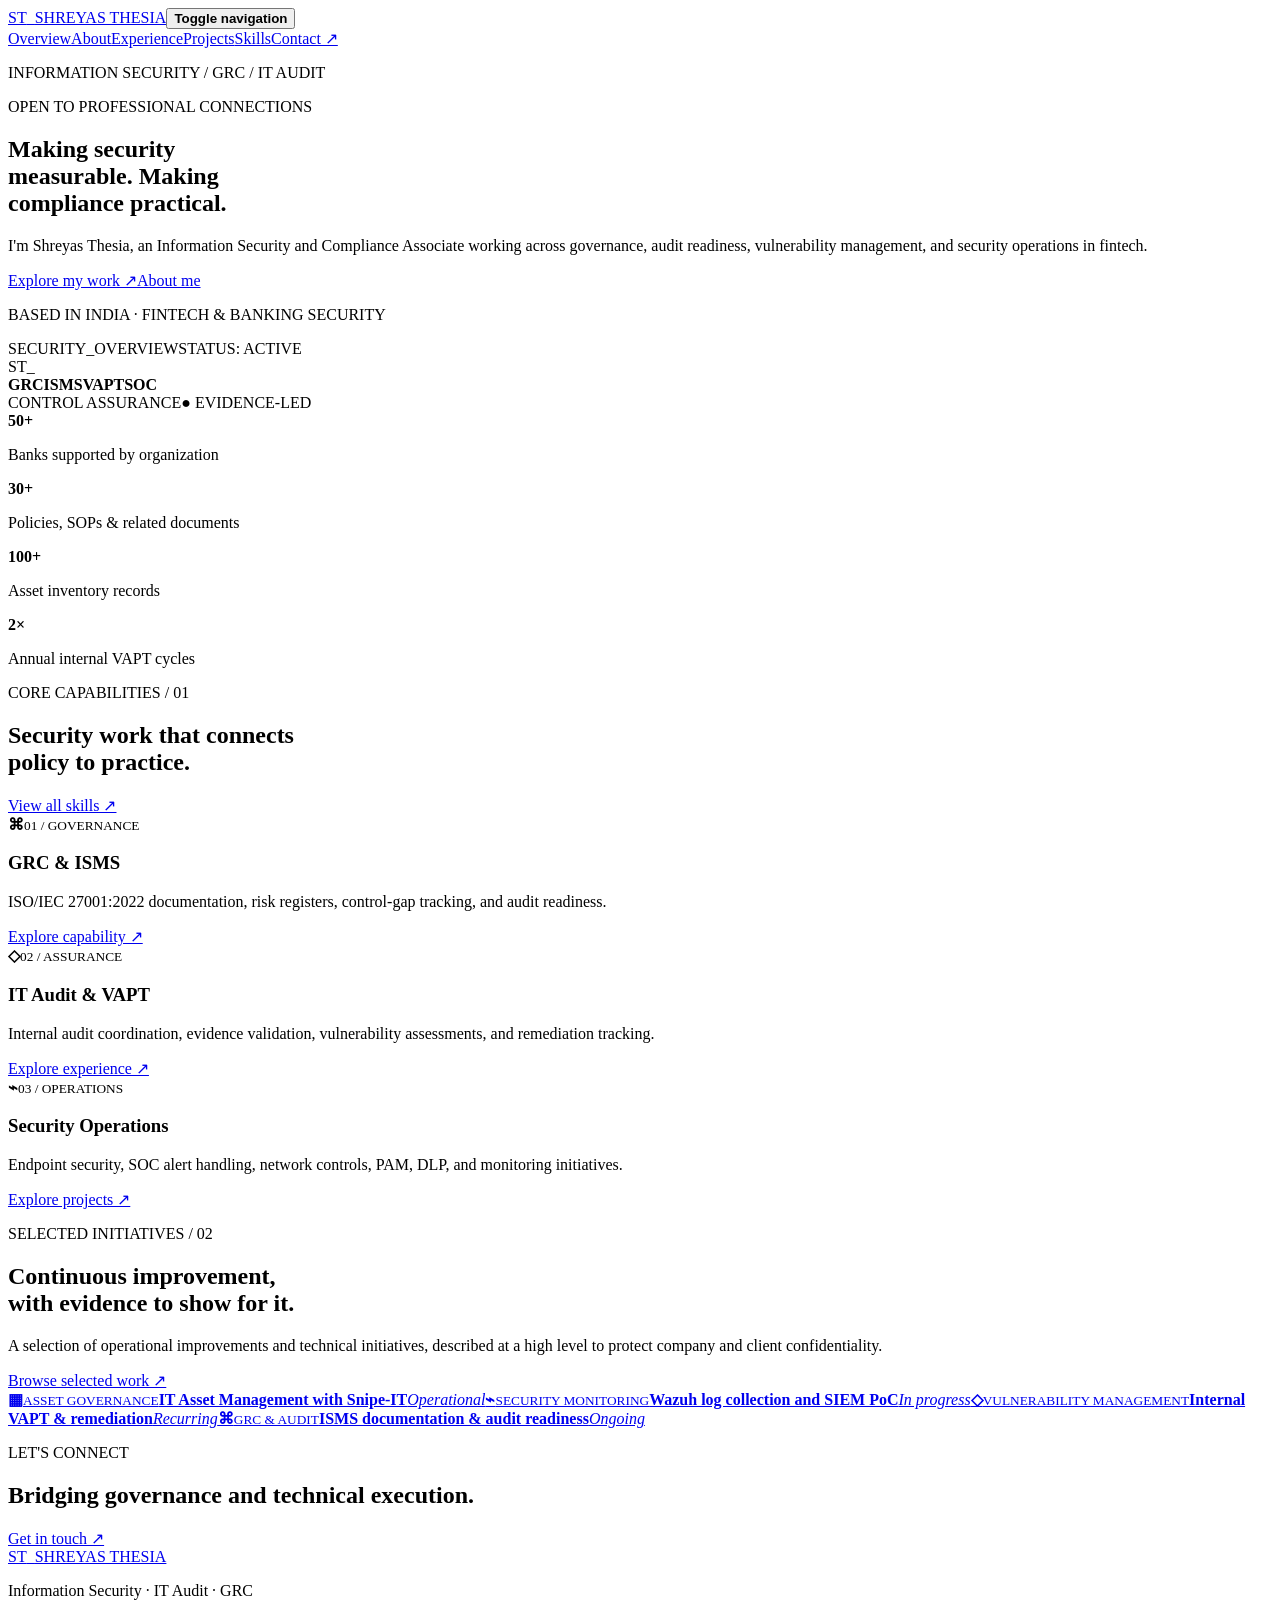
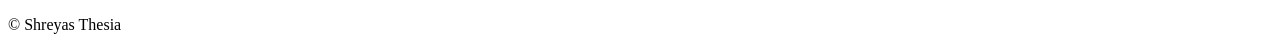
==== index.html @ caa3f029 "Add cybersecurity portfolio homepage" ====
<!doctype html>
<html lang="en">
<head>
<meta charset="utf-8"><meta name="viewport" content="width=device-width, initial-scale=1">
<meta name="description" content="Shreyas Thesia — Information Security, IT Audit and GRC professional in fintech and banking compliance.">
<title>Shreyas Thesia | Cybersecurity Portfolio</title>
<link rel="icon" href="assets/img/favicon.svg" type="image/svg+xml"><link rel="stylesheet" href="assets/css/style.css"><script defer src="assets/js/main.js"></script>
</head>
<body>
<header class="header"><a class="brand" href="index.html"><span class="brand-mark">ST<span>_</span></span><span>SHREYAS THESIA</span></a><button class="menu-toggle" aria-expanded="false" aria-controls="nav"><i></i><i></i><i></i><b class="sr-only">Toggle navigation</b></button><nav id="nav"><a class="active" href="index.html">Overview</a><a href="about.html">About</a><a href="experience.html">Experience</a><a href="projects.html">Projects</a><a href="skills.html">Skills</a><a class="nav-contact" href="contact.html">Contact ↗</a></nav></header>
<main>
<section class="hero wrap"><div class="hero-copy"><p class="eyebrow"><i></i> INFORMATION SECURITY / GRC / IT AUDIT</p><p class="status"><span></span> OPEN TO PROFESSIONAL CONNECTIONS</p><h1>Making security<br>measurable. <span>Making<br>compliance practical.</span></h1><p class="lead">I'm Shreyas Thesia, an Information Security and Compliance Associate working across governance, audit readiness, vulnerability management, and security operations in fintech.</p><div class="actions"><a class="btn primary" href="projects.html">Explore my work ↗</a><a class="btn" href="about.html">About me</a></div><p class="micro">BASED IN INDIA · FINTECH & BANKING SECURITY</p></div>
<div class="console"><div class="console-head"><span><i></i> SECURITY_OVERVIEW</span><span>STATUS: ACTIVE</span></div><div class="console-body"><div class="orb"><div class="orb-ring r1"></div><div class="orb-ring r2"></div><div class="orb-ring r3"></div><div class="orb-core">ST<span>_</span></div><b class="orbit-label t1">GRC</b><b class="orbit-label t2">ISMS</b><b class="orbit-label t3">VAPT</b><b class="orbit-label t4">SOC</b></div><div class="console-foot"><span>CONTROL ASSURANCE</span><span class="green-text">● EVIDENCE-LED</span></div></div></div></section>
<section class="wrap stats"><div><strong>50<span>+</span></strong><p>Banks supported by organization</p></div><div><strong>30<span>+</span></strong><p>Policies, SOPs & related documents</p></div><div><strong>100<span>+</span></strong><p>Asset inventory records</p></div><div><strong>2<span>×</span></strong><p>Annual internal VAPT cycles</p></div></section>
<section class="section wrap"><div class="section-head"><div><p class="eyebrow">CORE CAPABILITIES / 01</p><h2>Security work that connects<br>policy to practice.</h2></div><a class="link" href="skills.html">View all skills ↗</a></div><div class="cards three"><article class="card"><b class="symbol">⌘</b><small>01 / GOVERNANCE</small><h3>GRC & ISMS</h3><p>ISO/IEC 27001:2022 documentation, risk registers, control-gap tracking, and audit readiness.</p><a href="skills.html">Explore capability ↗</a></article><article class="card"><b class="symbol">◇</b><small>02 / ASSURANCE</small><h3>IT Audit & VAPT</h3><p>Internal audit coordination, evidence validation, vulnerability assessments, and remediation tracking.</p><a href="experience.html">Explore experience ↗</a></article><article class="card"><b class="symbol">⌁</b><small>03 / OPERATIONS</small><h3>Security Operations</h3><p>Endpoint security, SOC alert handling, network controls, PAM, DLP, and monitoring initiatives.</p><a href="projects.html">Explore projects ↗</a></article></div></section>
<section class="section band"><div class="wrap split"><div><p class="eyebrow">SELECTED INITIATIVES / 02</p><h2>Continuous improvement,<br>with evidence to show for it.</h2><p class="muted">A selection of operational improvements and technical initiatives, described at a high level to protect company and client confidentiality.</p><a class="btn" href="projects.html">Browse selected work ↗</a></div><div class="project-list"><a href="projects.html#itam"><b>▦</b><span><small>ASSET GOVERNANCE</small><strong>IT Asset Management with Snipe-IT</strong></span><em>Operational</em></a><a href="projects.html#wazuh"><b>⌁</b><span><small>SECURITY MONITORING</small><strong>Wazuh log collection and SIEM PoC</strong></span><em class="progress">In progress</em></a><a href="projects.html#vapt"><b>◇</b><span><small>VULNERABILITY MANAGEMENT</small><strong>Internal VAPT & remediation</strong></span><em>Recurring</em></a><a href="projects.html#compliance"><b>⌘</b><span><small>GRC & AUDIT</small><strong>ISMS documentation & audit readiness</strong></span><em>Ongoing</em></a></div></div></section>
<section class="wrap cta"><div><p class="eyebrow">LET'S CONNECT</p><h2>Bridging governance and technical execution.</h2></div><a class="btn primary" href="contact.html">Get in touch ↗</a></section>
</main><footer class="footer"><div class="wrap footer-inner"><a class="brand" href="index.html"><span class="brand-mark">ST<span>_</span></span><span>SHREYAS THESIA</span></a><p>Information Security · IT Audit · GRC</p><span>© <b data-year></b> Shreyas Thesia</span></div></footer>
</body></html>
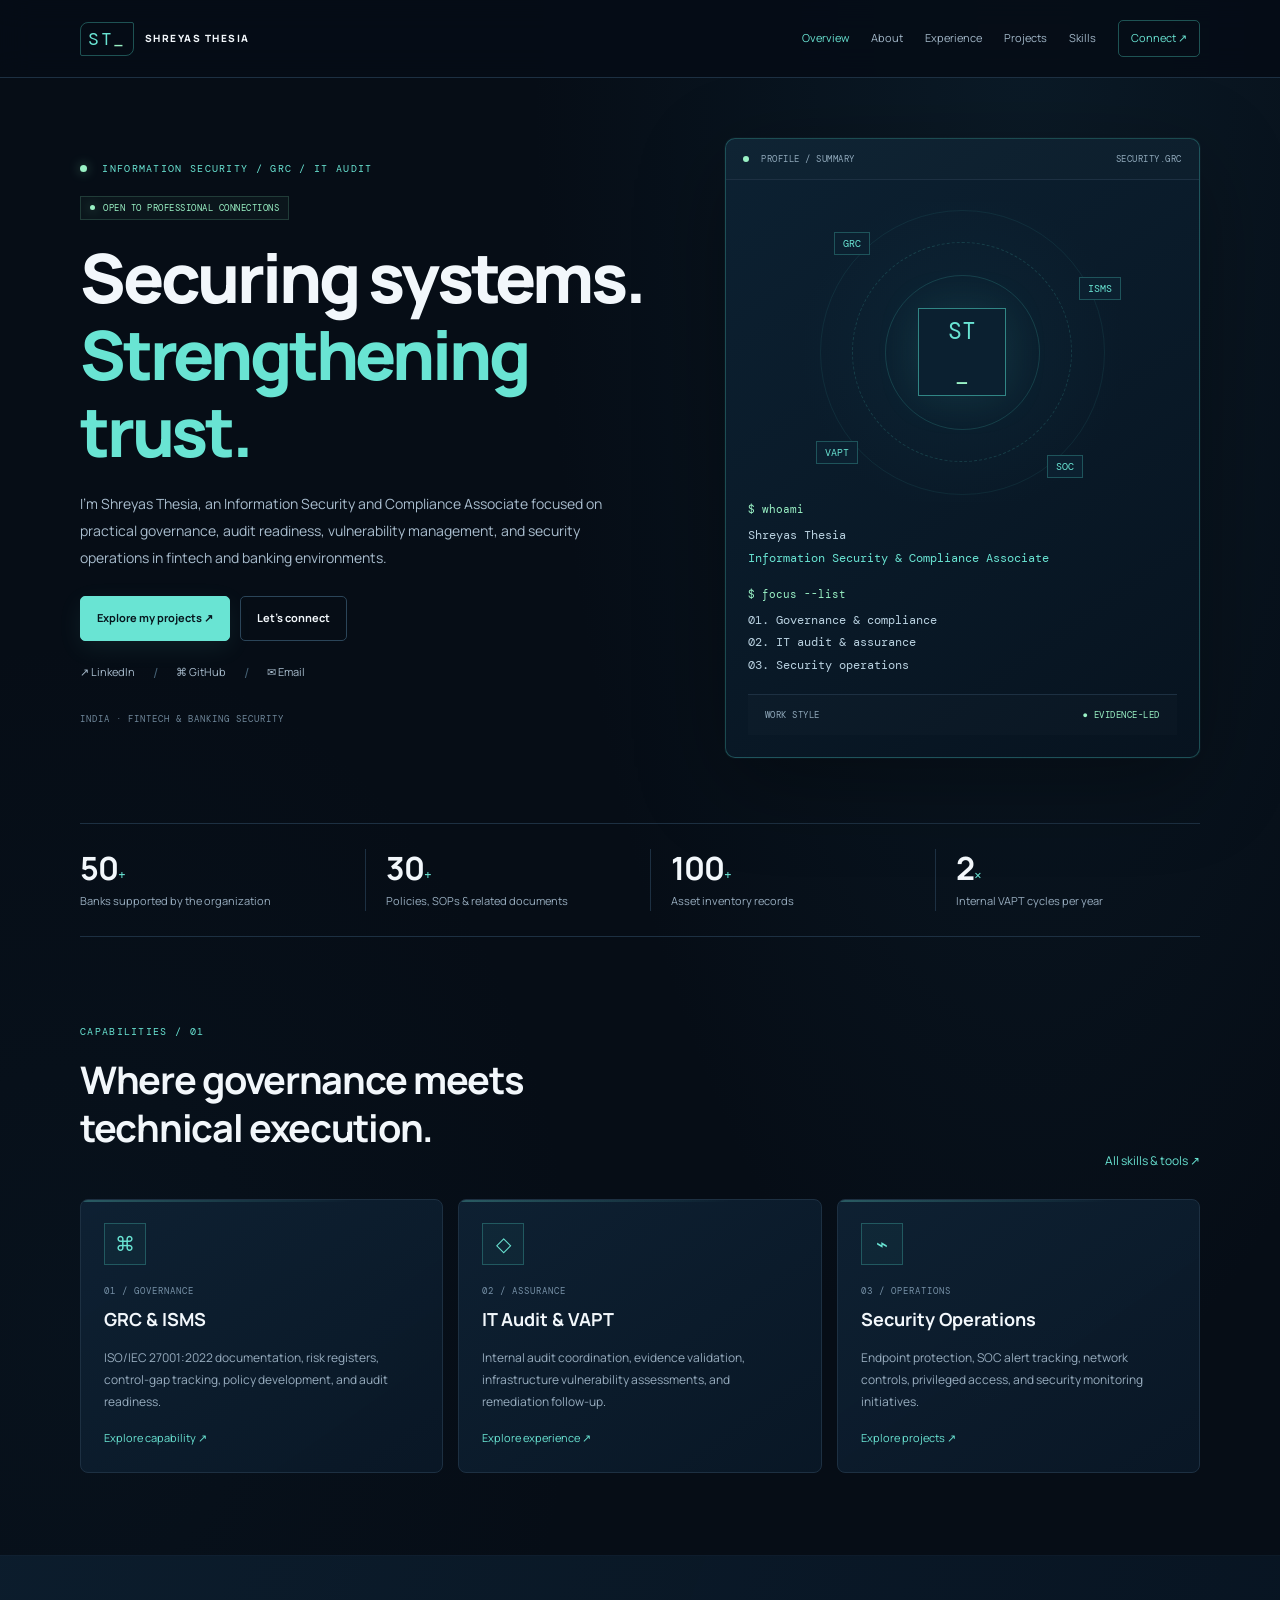
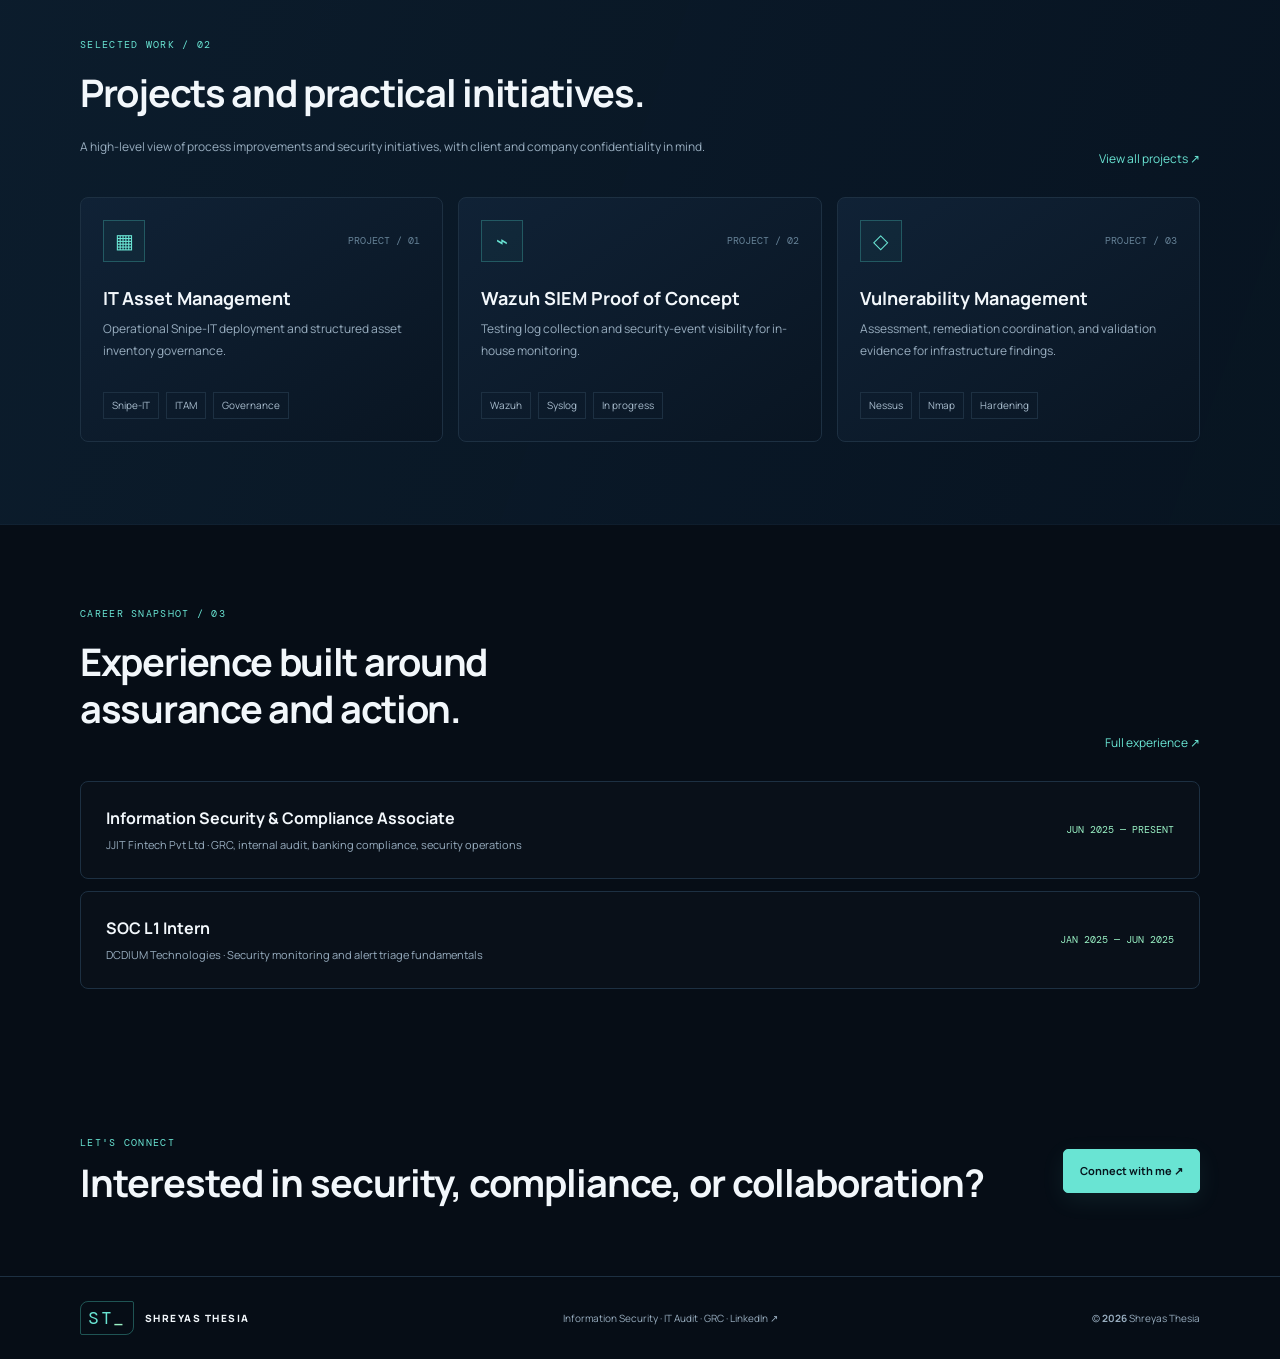
==== commit 549588da: "Redesign portfolio homepage with featured work and social links" ====
--- a/index.html
+++ b/index.html
@@ -2,18 +2,43 @@
 <html lang="en">
 <head>
 <meta charset="utf-8"><meta name="viewport" content="width=device-width, initial-scale=1">
-<meta name="description" content="Shreyas Thesia — Information Security, IT Audit and GRC professional in fintech and banking compliance.">
-<title>Shreyas Thesia | Cybersecurity Portfolio</title>
+<meta name="description" content="Shreyas Thesia — Information Security, GRC, IT Audit and cybersecurity operations portfolio.">
+<meta name="theme-color" content="#060d16">
+<title>Shreyas Thesia | Cybersecurity & GRC</title>
 <link rel="icon" href="assets/img/favicon.svg" type="image/svg+xml"><link rel="stylesheet" href="assets/css/style.css"><script defer src="assets/js/main.js"></script>
 </head>
 <body>
-<header class="header"><a class="brand" href="index.html"><span class="brand-mark">ST<span>_</span></span><span>SHREYAS THESIA</span></a><button class="menu-toggle" aria-expanded="false" aria-controls="nav"><i></i><i></i><i></i><b class="sr-only">Toggle navigation</b></button><nav id="nav"><a class="active" href="index.html">Overview</a><a href="about.html">About</a><a href="experience.html">Experience</a><a href="projects.html">Projects</a><a href="skills.html">Skills</a><a class="nav-contact" href="contact.html">Contact ↗</a></nav></header>
+<header class="header"><a class="brand" href="index.html"><span class="brand-mark">ST<span>_</span></span><span>SHREYAS THESIA</span></a><button class="menu-toggle" aria-expanded="false" aria-controls="nav"><i></i><i></i><i></i><b class="sr-only">Toggle navigation</b></button><nav id="nav"><a class="active" href="index.html">Overview</a><a href="about.html">About</a><a href="experience.html">Experience</a><a href="projects.html">Projects</a><a href="skills.html">Skills</a><a class="nav-contact" href="contact.html">Connect ↗</a></nav></header>
 <main>
-<section class="hero wrap"><div class="hero-copy"><p class="eyebrow"><i></i> INFORMATION SECURITY / GRC / IT AUDIT</p><p class="status"><span></span> OPEN TO PROFESSIONAL CONNECTIONS</p><h1>Making security<br>measurable. <span>Making<br>compliance practical.</span></h1><p class="lead">I'm Shreyas Thesia, an Information Security and Compliance Associate working across governance, audit readiness, vulnerability management, and security operations in fintech.</p><div class="actions"><a class="btn primary" href="projects.html">Explore my work ↗</a><a class="btn" href="about.html">About me</a></div><p class="micro">BASED IN INDIA · FINTECH & BANKING SECURITY</p></div>
-<div class="console"><div class="console-head"><span><i></i> SECURITY_OVERVIEW</span><span>STATUS: ACTIVE</span></div><div class="console-body"><div class="orb"><div class="orb-ring r1"></div><div class="orb-ring r2"></div><div class="orb-ring r3"></div><div class="orb-core">ST<span>_</span></div><b class="orbit-label t1">GRC</b><b class="orbit-label t2">ISMS</b><b class="orbit-label t3">VAPT</b><b class="orbit-label t4">SOC</b></div><div class="console-foot"><span>CONTROL ASSURANCE</span><span class="green-text">● EVIDENCE-LED</span></div></div></div></section>
-<section class="wrap stats"><div><strong>50<span>+</span></strong><p>Banks supported by organization</p></div><div><strong>30<span>+</span></strong><p>Policies, SOPs & related documents</p></div><div><strong>100<span>+</span></strong><p>Asset inventory records</p></div><div><strong>2<span>×</span></strong><p>Annual internal VAPT cycles</p></div></section>
-<section class="section wrap"><div class="section-head"><div><p class="eyebrow">CORE CAPABILITIES / 01</p><h2>Security work that connects<br>policy to practice.</h2></div><a class="link" href="skills.html">View all skills ↗</a></div><div class="cards three"><article class="card"><b class="symbol">⌘</b><small>01 / GOVERNANCE</small><h3>GRC & ISMS</h3><p>ISO/IEC 27001:2022 documentation, risk registers, control-gap tracking, and audit readiness.</p><a href="skills.html">Explore capability ↗</a></article><article class="card"><b class="symbol">◇</b><small>02 / ASSURANCE</small><h3>IT Audit & VAPT</h3><p>Internal audit coordination, evidence validation, vulnerability assessments, and remediation tracking.</p><a href="experience.html">Explore experience ↗</a></article><article class="card"><b class="symbol">⌁</b><small>03 / OPERATIONS</small><h3>Security Operations</h3><p>Endpoint security, SOC alert handling, network controls, PAM, DLP, and monitoring initiatives.</p><a href="projects.html">Explore projects ↗</a></article></div></section>
-<section class="section band"><div class="wrap split"><div><p class="eyebrow">SELECTED INITIATIVES / 02</p><h2>Continuous improvement,<br>with evidence to show for it.</h2><p class="muted">A selection of operational improvements and technical initiatives, described at a high level to protect company and client confidentiality.</p><a class="btn" href="projects.html">Browse selected work ↗</a></div><div class="project-list"><a href="projects.html#itam"><b>▦</b><span><small>ASSET GOVERNANCE</small><strong>IT Asset Management with Snipe-IT</strong></span><em>Operational</em></a><a href="projects.html#wazuh"><b>⌁</b><span><small>SECURITY MONITORING</small><strong>Wazuh log collection and SIEM PoC</strong></span><em class="progress">In progress</em></a><a href="projects.html#vapt"><b>◇</b><span><small>VULNERABILITY MANAGEMENT</small><strong>Internal VAPT & remediation</strong></span><em>Recurring</em></a><a href="projects.html#compliance"><b>⌘</b><span><small>GRC & AUDIT</small><strong>ISMS documentation & audit readiness</strong></span><em>Ongoing</em></a></div></div></section>
-<section class="wrap cta"><div><p class="eyebrow">LET'S CONNECT</p><h2>Bridging governance and technical execution.</h2></div><a class="btn primary" href="contact.html">Get in touch ↗</a></section>
-</main><footer class="footer"><div class="wrap footer-inner"><a class="brand" href="index.html"><span class="brand-mark">ST<span>_</span></span><span>SHREYAS THESIA</span></a><p>Information Security · IT Audit · GRC</p><span>© <b data-year></b> Shreyas Thesia</span></div></footer>
+<section class="hero wrap">
+<div class="hero-copy"><p class="eyebrow"><i></i> INFORMATION SECURITY / GRC / IT AUDIT</p><p class="status"><span></span> OPEN TO PROFESSIONAL CONNECTIONS</p>
+<h1>Securing systems.<br><span>Strengthening trust.</span></h1>
+<p class="lead">I'm Shreyas Thesia, an Information Security and Compliance Associate focused on practical governance, audit readiness, vulnerability management, and security operations in fintech and banking environments.</p>
+<div class="actions"><a class="btn primary" href="projects.html">Explore my projects ↗</a><a class="btn" href="contact.html">Let's connect</a></div>
+<div class="hero-links"><a href="https://www.linkedin.com/in/shreyas-thesia-9077b520a/" target="_blank" rel="noopener noreferrer">↗ LinkedIn</a><span class="social-dot">/</span><a href="https://github.com/ShreysThesia0527" target="_blank" rel="noopener noreferrer">⌘ GitHub</a><span class="social-dot">/</span><a href="mailto:thesiashreyas@gmail.com">✉ Email</a></div>
+<p class="micro">INDIA · FINTECH & BANKING SECURITY</p></div>
+<div class="console"><div class="console-head"><span><i></i> PROFILE / SUMMARY</span><span>SECURITY.GRC</span></div><div class="console-body">
+<div class="orb"><div class="orb-ring r1"></div><div class="orb-ring r2"></div><div class="orb-ring r3"></div><div class="orb-core">ST<span>_</span></div><b class="orbit-label t1">GRC</b><b class="orbit-label t2">ISMS</b><b class="orbit-label t3">VAPT</b><b class="orbit-label t4">SOC</b></div>
+<p class="terminal-prompt">$ whoami</p><p class="terminal-value">Shreyas Thesia<br><span class="accent">Information Security & Compliance Associate</span></p>
+<p class="terminal-prompt">$ focus --list</p><p class="terminal-value">01. Governance & compliance<br>02. IT audit & assurance<br>03. Security operations</p>
+<div class="console-foot"><span>WORK STYLE</span><span class="green-text">● EVIDENCE-LED</span></div></div></div>
+</section>
+<section class="wrap stats"><div><strong>50<span>+</span></strong><p>Banks supported by the organization</p></div><div><strong>30<span>+</span></strong><p>Policies, SOPs & related documents</p></div><div><strong>100<span>+</span></strong><p>Asset inventory records</p></div><div><strong>2<span>×</span></strong><p>Internal VAPT cycles per year</p></div></section>
+<section class="section wrap"><div class="section-head"><div><p class="eyebrow">CAPABILITIES / 01</p><h2>Where governance meets<br>technical execution.</h2></div><a class="link" href="skills.html">All skills & tools ↗</a></div><div class="cards three">
+<article class="card"><b class="symbol">⌘</b><small>01 / GOVERNANCE</small><h3>GRC & ISMS</h3><p>ISO/IEC 27001:2022 documentation, risk registers, control-gap tracking, policy development, and audit readiness.</p><a href="skills.html">Explore capability ↗</a></article>
+<article class="card"><b class="symbol">◇</b><small>02 / ASSURANCE</small><h3>IT Audit & VAPT</h3><p>Internal audit coordination, evidence validation, infrastructure vulnerability assessments, and remediation follow-up.</p><a href="experience.html">Explore experience ↗</a></article>
+<article class="card"><b class="symbol">⌁</b><small>03 / OPERATIONS</small><h3>Security Operations</h3><p>Endpoint protection, SOC alert tracking, network controls, privileged access, and security monitoring initiatives.</p><a href="projects.html">Explore projects ↗</a></article>
+</div></section>
+<section class="section band"><div class="wrap"><div class="section-head"><div><p class="eyebrow">SELECTED WORK / 02</p><h2>Projects and practical initiatives.</h2><p class="muted">A high-level view of process improvements and security initiatives, with client and company confidentiality in mind.</p></div><a class="link" href="projects.html">View all projects ↗</a></div>
+<div class="featured-grid">
+<a class="feature-card" href="projects.html#itam"><div class="feature-top"><b class="symbol">▦</b><span class="feature-number">PROJECT / 01</span></div><h3>IT Asset Management</h3><p>Operational Snipe-IT deployment and structured asset inventory governance.</p><div class="chips"><span>Snipe-IT</span><span>ITAM</span><span>Governance</span></div></a>
+<a class="feature-card" href="projects.html#wazuh"><div class="feature-top"><b class="symbol">⌁</b><span class="feature-number">PROJECT / 02</span></div><h3>Wazuh SIEM Proof of Concept</h3><p>Testing log collection and security-event visibility for in-house monitoring.</p><div class="chips"><span>Wazuh</span><span>Syslog</span><span>In progress</span></div></a>
+<a class="feature-card" href="projects.html#vapt"><div class="feature-top"><b class="symbol">◇</b><span class="feature-number">PROJECT / 03</span></div><h3>Vulnerability Management</h3><p>Assessment, remediation coordination, and validation evidence for infrastructure findings.</p><div class="chips"><span>Nessus</span><span>Nmap</span><span>Hardening</span></div></a>
+</div></div></section>
+<section class="section wrap"><div class="section-head"><div><p class="eyebrow">CAREER SNAPSHOT / 03</p><h2>Experience built around<br>assurance and action.</h2></div><a class="link" href="experience.html">Full experience ↗</a></div>
+<div class="career-strip"><div><h3>Information Security & Compliance Associate</h3><p>JJIT Fintech Pvt Ltd · GRC, internal audit, banking compliance, security operations</p></div><div class="career-date">JUN 2025 — PRESENT</div></div>
+<div class="career-strip" style="margin-top:12px"><div><h3>SOC L1 Intern</h3><p>DCDIUM Technologies · Security monitoring and alert triage fundamentals</p></div><div class="career-date">JAN 2025 — JUN 2025</div></div>
+</section>
+<section class="wrap cta"><div><p class="eyebrow">LET'S CONNECT</p><h2>Interested in security, compliance, or collaboration?</h2></div><a class="btn primary" href="contact.html">Connect with me ↗</a></section>
+</main><footer class="footer"><div class="wrap footer-inner"><a class="brand" href="index.html"><span class="brand-mark">ST<span>_</span></span><span>SHREYAS THESIA</span></a><p>Information Security · IT Audit · GRC · <a href="https://www.linkedin.com/in/shreyas-thesia-9077b520a/" target="_blank" rel="noopener noreferrer">LinkedIn ↗</a></p><span>© <b data-year></b> Shreyas Thesia</span></div></footer>
 </body></html>
--- a/assets/css/style.css
+++ b/assets/css/style.css
@@ -0,0 +1,63 @@
+@import url('https://fonts.googleapis.com/css2?family=DM+Mono:wght@400;500&family=Manrope:wght@400;500;600;700;800&display=swap');
+:root{--bg:#07111d;--panel:#0c1d2d;--line:#20374a;--text:#edf5fb;--muted:#8ea5b8;--cyan:#53e0d0;--green:#8cf0bd;--mono:'DM Mono',monospace;--sans:'Manrope',Arial,sans-serif}*{box-sizing:border-box}html{scroll-behavior:smooth}body{margin:0;background:radial-gradient(ellipse at 78% 12%,#123043 0,transparent 32%),var(--bg);color:var(--text);font-family:var(--sans);font-size:14px;line-height:1.7}a{color:inherit;text-decoration:none}button{font:inherit}.wrap{width:min(1120px,calc(100% - 48px));margin-inline:auto}.header{height:78px;padding:0 max(24px,calc((100vw - 1120px)/2));display:flex;align-items:center;justify-content:space-between;gap:28px;border-bottom:1px solid #20374a;background:#07111de8;position:sticky;top:0;z-index:20;backdrop-filter:blur(15px)}.brand{display:flex;align-items:center;gap:11px;font-size:10px;letter-spacing:1.5px;font-weight:800;white-space:nowrap}.brand-mark{font:18px var(--mono);color:var(--cyan);border:1px solid #53e0d055;padding:4px 7px}.brand-mark span,.orb-core span{color:var(--green)}nav{display:flex;align-items:center;gap:22px}nav a{font-size:11px;color:#a3b8c9;transition:color .2s}nav a:hover,nav a.active{color:var(--cyan)}nav .nav-contact{border:1px solid #53e0d055;padding:8px 12px;color:var(--cyan)}.menu-toggle{display:none;background:none;border:0}.sr-only{position:absolute;width:1px;height:1px;padding:0;margin:-1px;overflow:hidden;clip:rect(0,0,0,0);white-space:nowrap;border:0}.hero{min-height:560px;display:grid;grid-template-columns:1.1fr .9fr;align-items:center;gap:55px;padding-top:60px;padding-bottom:65px}.eyebrow{font:10px var(--mono);letter-spacing:1.3px;color:var(--cyan);margin:0 0 18px}.eyebrow i,.status span{display:inline-block;width:7px;height:7px;background:var(--green);border-radius:50%;margin-right:8px;box-shadow:0 0 12px #8cf0bd77}.status{display:inline-flex;align-items:center;border:1px solid #8cf0bd2c;background:#8cf0bd09;color:var(--green);font:9px var(--mono);letter-spacing:.5px;padding:5px 9px;margin:0 0 19px}.status span{width:5px;height:5px}h1{font-size:clamp(40px,5vw,62px);line-height:1.13;letter-spacing:-2.8px;margin:0 0 22px;font-weight:800}h1 span,.page-hero h1 span{color:var(--cyan)}.lead{max-width:590px;font-size:14px;line-height:1.9;color:#a9bdce;margin:0 0 25px}.actions{display:flex;gap:10px;flex-wrap:wrap}.btn{display:inline-flex;align-items:center;justify-content:center;border:1px solid #2b4559;padding:11px 15px;font-size:11px;font-weight:700;transition:transform .2s,border-color .2s}.btn:hover{transform:translateY(-2px);border-color:var(--cyan)}.btn.primary{background:var(--cyan);color:#06151d;border-color:var(--cyan)}.micro{font:9px var(--mono);letter-spacing:1px;color:#6f879a;margin-top:28px}.console{border:1px solid #53e0d044;background:linear-gradient(145deg,#0c2132,#07131f);box-shadow:0 25px 70px #0003}.console-head,.console-foot{display:flex;align-items:center;justify-content:space-between;gap:10px;padding:14px 17px;font:9px var(--mono);letter-spacing:.5px;color:#90a9bb}.console-head{border-bottom:1px solid var(--line)}.console-head i{display:inline-block;width:6px;height:6px;border-radius:50%;background:var(--green);margin-right:7px}.console-body{padding:22px}.orb{height:300px;position:relative;display:grid;place-items:center;overflow:hidden;background:radial-gradient(circle,#12384a44 0,transparent 62%)}.orb-ring{position:absolute;border:1px solid #53e0d02a;border-radius:50%;aspect-ratio:1}.r1{width:155px}.r2{width:220px;border-style:dashed;animation:spin 45s linear infinite}.r3{width:285px;border-color:#53e0d014}.orb-core{width:88px;height:88px;display:grid;place-items:center;border:1px solid #53e0d088;background:#0b2030;color:var(--cyan);font:23px var(--mono);box-shadow:0 0 45px #53e0d01c}.orbit-label{position:absolute;background:#0b2030;border:1px solid #53e0d044;color:var(--cyan);font:10px var(--mono);padding:4px 8px}.t1{top:30px;left:20%}.t2{top:75px;right:13%}.t3{bottom:38px;left:16%}.t4{bottom:24px;right:22%}.console-foot{border-top:1px solid var(--line)}.green-text{color:var(--green)}@keyframes spin{to{transform:rotate(360deg)}}.stats{display:grid;grid-template-columns:repeat(4,1fr);gap:20px;padding:25px 0;border-block:1px solid var(--line)}.stats>div{border-left:1px solid var(--line);padding-left:20px}.stats>div:first-child{border:0;padding-left:0}.stats strong{font-size:29px;line-height:1.2}.stats strong span{font:13px var(--mono);color:var(--cyan)}.stats p{font-size:11px;color:var(--muted);margin:5px 0 0}.section{padding:82px 0}.section-head{display:flex;align-items:end;justify-content:space-between;gap:20px;margin-bottom:28px}h2{font-size:clamp(26px,3vw,38px);line-height:1.25;letter-spacing:-1px;margin:0 0 20px}.link{font-size:12px;color:var(--cyan)}.cards{display:grid;gap:15px}.three{grid-template-columns:repeat(3,1fr)}.card,.panel,.project-card{border:1px solid var(--line);background:linear-gradient(145deg,#0f2336dd,#091827e8);padding:23px}.card{min-height:245px;transition:transform .2s,border-color .2s}.card:hover,.project-card:hover{border-color:#53e0d055;transform:translateY(-3px)}.symbol{display:grid;place-items:center;width:42px;height:42px;border:1px solid #53e0d044;background:#53e0d00a;color:var(--cyan);font:20px var(--mono)}.card small{display:block;font:9px var(--mono);letter-spacing:1px;color:#7791a7;margin:20px 0 7px}.card h3{font-size:18px;margin:0 0 9px}.card p,.project-card>p:not(.eyebrow):not(.note){font-size:12px;color:var(--muted);line-height:1.85}.card>a{font-size:11px;color:var(--cyan)}.band{background:linear-gradient(110deg,#0c1e2fe0,#081624cc);border-block:1px solid #96bed208}.split{display:grid;grid-template-columns:.8fr 1.2fr;gap:60px;align-items:center}.muted{color:var(--muted);font-size:12px}.project-list{border-top:1px solid var(--line)}.project-list>a{display:flex;align-items:center;gap:15px;padding:17px 0;border-bottom:1px solid var(--line)}.project-list>a>b{display:grid;place-items:center;width:40px;height:40px;border:1px solid #53e0d044;color:var(--cyan);font:19px var(--mono)}.project-list>a>span{display:flex;flex-direction:column;flex:1}.project-list small{font:9px var(--mono);color:var(--muted);letter-spacing:1px}.project-list strong{font-size:13px}.project-list em{font:10px var(--mono);font-style:normal;color:var(--green)}.project-list em.progress{color:#e9c97a}.cta{display:flex;justify-content:space-between;align-items:center;gap:25px;padding-top:65px;padding-bottom:70px}.cta .eyebrow{margin-bottom:10px}.cta h2{margin:0}.footer{border-top:1px solid var(--line)}.footer-inner{display:flex;align-items:center;justify-content:space-between;gap:20px;min-height:82px}.footer-inner p,.footer-inner>span{font-size:10px;color:var(--muted)}.page-hero{padding-top:75px;padding-bottom:48px;border-bottom:1px solid var(--line)}.page-hero h1{font-size:clamp(36px,5vw,58px)}.content-grid{display:grid;grid-template-columns:1.4fr .8fr;gap:55px;padding-top:50px;padding-bottom:70px}.content-grid article p:not(.eyebrow){font-size:13px;color:#a9bdce;line-height:1.95}.content-grid h2{margin-bottom:17px}.detail{display:flex;flex-direction:column;gap:3px;padding:13px 0;border-bottom:1px solid var(--line)}.detail:last-child{border:0}.detail small{font:9px var(--mono);color:var(--muted);letter-spacing:1px;text-transform:uppercase}.detail strong{font-size:12px}.principles{margin-top:28px}.principles article,.audit-steps .cards article{border-top:1px solid #53e0d055;padding-top:14px}.principles small,.audit-steps small{color:var(--cyan);font:10px var(--mono)}.principles h3,.audit-steps h3{font-size:15px;margin:12px 0 5px}.principles p,.audit-steps p{font-size:11px;color:var(--muted)}.timeline{max-width:950px;padding-top:42px;padding-bottom:60px}.timeline-item{border-left:1px solid #53e0d044;padding:0 0 30px 25px;position:relative}.timeline-item:before{content:"";position:absolute;left:-5px;top:5px;width:9px;height:9px;background:var(--cyan);border-radius:50%;box-shadow:0 0 12px #53e0d066}.date{font:10px var(--mono);letter-spacing:1px;color:var(--cyan);margin:0 0 10px}.role-head{display:flex;justify-content:space-between;gap:15px}.timeline h2{font-size:19px;margin:0}.timeline h3{font-size:12px}.timeline ul{padding-left:18px}.timeline li{font-size:12px;color:#a9bdce;margin:7px 0}.tag{font:9px var(--mono);letter-spacing:.4px;border:1px solid var(--line);padding:4px 7px;white-space:nowrap;color:#a9bdce}.tag.green{color:var(--green);border-color:#8cf0bd44}.tag.amber{color:#e9c97a;border-color:#e9c97a55}.chips{display:flex;flex-wrap:wrap;gap:7px;margin-top:16px}.chips span{font-size:10px;color:#a9bdce;border:1px solid var(--line);padding:4px 8px}.audit-steps{margin-top:25px}.project-grid,.skill-grid{display:grid;grid-template-columns:repeat(2,1fr);gap:16px;padding-top:38px;padding-bottom:38px}.project-card{scroll-margin-top:100px;transition:transform .2s,border-color .2s}.project-top{display:flex;align-items:center;justify-content:space-between;margin-bottom:20px}.project-card .eyebrow{font-size:9px;margin-bottom:7px}.project-card h2{font-size:20px;margin:0 0 10px}.outcome{display:flex;align-items:center;gap:13px;padding:13px 0;border-block:1px solid var(--line);margin:15px 0}.outcome strong{font-size:25px;color:var(--cyan)}.outcome span{font-size:11px;color:#a9bdce}.note{font-size:10px;color:#7992a8;font-style:italic;margin-bottom:0}.note-panel{display:flex;gap:13px;align-items:start;border:1px solid #53e0d033;background:#53e0d007;padding:17px 20px;margin-bottom:25px}.note-panel>b{color:var(--cyan);border:1px solid #53e0d044;padding:0 8px}.note-panel strong{font-size:12px}.note-panel p{font-size:11px;color:var(--muted);margin:4px 0 0}.skill-grid{padding-bottom:65px}.skill-head{display:flex;align-items:center;gap:13px;margin-bottom:16px}.skill-head .eyebrow{font-size:9px;margin:0 0 3px}.skill-head h2{font-size:17px;margin:0}.edu-grid{display:grid;grid-template-columns:1fr 1fr;gap:60px}.edu-grid h2{font-size:26px}.certs{padding-left:18px;font-size:12px;color:#a9bdce}.certs li{margin:8px 0}.contact-grid{display:grid;grid-template-columns:1.1fr .9fr;gap:20px;padding-top:40px;padding-bottom:75px}.contact-grid h2{font-size:27px}.contact-row{display:flex;align-items:center;gap:13px;border-top:1px solid var(--line);padding:16px 0}.contact-row>b{display:grid;place-items:center;width:38px;height:38px;border:1px solid #53e0d044;color:var(--cyan);font:16px var(--mono);flex-shrink:0}.contact-row span{display:flex;flex-direction:column;flex:1}.contact-row small{font:9px var(--mono);letter-spacing:1px;color:var(--muted)}.contact-row strong{font-size:12px;overflow-wrap:anywhere}.contact-row i{font-style:normal;color:var(--cyan)}.terminal{border:1px solid #53e0d033;background:#07121d;align-self:start}.terminal-bar{display:flex;gap:6px;align-items:center;border-bottom:1px solid var(--line);padding:12px}.terminal-bar i{width:7px;height:7px;border-radius:50%;background:#426173}.terminal-bar span{margin-left:auto;color:var(--muted);font:10px var(--mono)}.terminal-body{padding:20px;font:11px var(--mono)}.terminal-body p{margin:0 0 7px}.terminal-body b{color:var(--green)}.terminal-body .out{color:var(--cyan);padding-left:12px;margin-bottom:15px}.terminal-body .comment{color:#617a8e;font-size:10px}@media(max-width:900px){nav{gap:13px}.hero{gap:28px}.split{gap:35px}.stats>div{padding-left:12px}}@media(max-width:720px){.wrap{width:calc(100% - 34px)}.header{height:68px;padding:0 17px}.brand{font-size:9px;letter-spacing:1px}.menu-toggle{display:block;cursor:pointer}.menu-toggle i{display:block;width:22px;height:2px;background:var(--cyan);margin:5px}.header nav{display:none;position:absolute;top:67px;left:0;right:0;background:#07111df7;padding:15px;flex-direction:column;align-items:stretch;gap:0;border-bottom:1px solid var(--line)}.header nav.open{display:flex}.header nav a{padding:11px 8px;border-bottom:1px solid #96bed20b;font-size:13px}.header nav .nav-contact{margin-top:8px;text-align:center}.hero{grid-template-columns:1fr;padding-top:48px;padding-bottom:42px;gap:30px;min-height:0}.hero h1{font-size:clamp(38px,10vw,54px);letter-spacing:-1.8px}.lead{font-size:13px}.orb{height:260px}.stats{grid-template-columns:repeat(2,1fr);gap:20px 12px}.stats>div,.stats>div:first-child{padding-left:12px;border-left:1px solid var(--line)}.section{padding:58px 0}.section-head{align-items:start;flex-direction:column}.three,.four,.split,.content-grid,.edu-grid,.contact-grid{grid-template-columns:1fr}.split{gap:28px}.cta{align-items:flex-start;flex-direction:column;padding-top:48px;padding-bottom:52px}.footer-inner{flex-wrap:wrap;justify-content:flex-start;padding:18px 0}.footer-inner p{width:100%;order:3;margin:0}.footer-inner>span{margin-left:auto}.page-hero{padding-top:48px;padding-bottom:32px}.page-hero h1{letter-spacing:-1.7px}.content-grid{gap:20px;padding-top:30px;padding-bottom:45px}.project-grid,.skill-grid{grid-template-columns:1fr;padding-top:24px}.role-head{flex-direction:column}.edu-grid{gap:30px}.contact-grid{padding-top:24px;padding-bottom:45px}.panel,.card,.project-card{padding:19px}}@media(prefers-reduced-motion:reduce){html{scroll-behavior:auto}*{transition:none!important}}
+
+/* Portfolio refresh: project-led layout and refined responsive surfaces */
+:root{--bg:#060d16;--panel:#0b1725;--line:#1d3042;--text:#f2f7fb;--muted:#98adbf;--cyan:#69e4d3;--green:#9af2c5}
+body{background:radial-gradient(ellipse at 80% 0%,#15364a55 0,transparent 34%),radial-gradient(ellipse at 5% 45%,#12314622 0,transparent 30%),var(--bg)}
+.header{border-bottom-color:#1d3042;background:#060d16e8}
+.brand-mark{border-radius:8px 2px 8px 2px}
+nav a{transition:color .18s,background .18s}
+nav .nav-contact{border-radius:5px}
+.hero{min-height:590px;gap:64px}
+.hero-copy{position:relative}
+.hero h1{font-size:clamp(43px,5.4vw,68px);letter-spacing:-3.2px}
+.hero .lead{max-width:560px;font-size:14px}
+.btn{border-radius:5px;padding:12px 16px}
+.btn.primary{box-shadow:0 7px 25px #69e4d315}
+.console{border-radius:10px;overflow:hidden;box-shadow:0 25px 90px #0005,0 0 0 1px #69e4d309}
+.console-head,.console-foot{background:#ffffff03}
+.orb{border-radius:7px}
+.stats{margin-bottom:6px}
+.stats strong{font-size:32px;letter-spacing:-1px}
+.section-head h2,.section h2{letter-spacing:-1.3px}
+.card,.panel,.project-card{border-radius:8px;position:relative;overflow:hidden}
+.card:before,.project-card:before{content:"";position:absolute;inset:0 auto auto 0;width:100%;height:2px;background:linear-gradient(90deg,#69e4d3aa,transparent 75%);opacity:.45}
+.card:hover,.project-card:hover{box-shadow:0 18px 45px #0002}
+.project-list>a{transition:padding .2s,background .2s}
+.project-list>a:hover{padding-left:8px;background:#69e4d307}
+.page-hero{border-bottom-color:#1d3042}
+.page-hero .lead{max-width:700px}
+.contact-row{transition:background .18s,padding .18s}
+a.contact-row:hover{background:#69e4d307;padding-left:8px}
+.terminal{border-radius:8px;overflow:hidden}
+.project-grid{align-items:stretch}
+.project-card{display:flex;flex-direction:column}
+.project-card .note{margin-top:auto;padding-top:16px}
+.filter-bar{display:flex;gap:8px;flex-wrap:wrap;padding:28px 0 0}
+.filter-btn{border:1px solid var(--line);background:transparent;color:#a9bdce;padding:8px 13px;border-radius:999px;font:10px var(--mono);cursor:pointer;transition:all .18s}
+.filter-btn:hover,.filter-btn.active{color:#06151d;background:var(--cyan);border-color:var(--cyan)}
+.project-card.is-hidden{display:none}
+.hero-links{display:flex;align-items:center;gap:15px;flex-wrap:wrap;margin-top:20px}
+.hero-links a{font-size:11px;color:#a9bdce}
+.hero-links a:hover{color:var(--cyan)}
+.hero-links .social-dot{color:#466275;margin:0 3px}
+.console-body .terminal-prompt{font:11px var(--mono);color:var(--green);margin:0 0 8px}
+.console-body .terminal-value{font:12px var(--mono);color:#b9d1e0;line-height:1.9;margin:0 0 17px}
+.console-body .terminal-value .accent{color:var(--cyan)}
+.featured-grid{display:grid;grid-template-columns:repeat(3,1fr);gap:15px}
+.feature-card{min-height:245px;border:1px solid var(--line);border-radius:8px;padding:22px;background:linear-gradient(145deg,#102236,#091522);display:flex;flex-direction:column;transition:transform .2s,border-color .2s,box-shadow .2s}
+.feature-card:hover{transform:translateY(-4px);border-color:#69e4d366;box-shadow:0 18px 40px #0003}
+.feature-card .feature-top{display:flex;justify-content:space-between;align-items:center;margin-bottom:24px}
+.feature-card .feature-number{font:10px var(--mono);color:#668297}
+.feature-card h3{font-size:18px;line-height:1.35;margin:0 0 8px}
+.feature-card p{font-size:12px;line-height:1.8;color:var(--muted);margin:0 0 18px}
+.feature-card .chips{margin-top:auto}
+.section-kicker{font:10px var(--mono);color:var(--cyan);letter-spacing:1.3px}
+.career-strip{display:grid;grid-template-columns:1fr auto;gap:20px;align-items:center;border:1px solid var(--line);border-radius:8px;padding:23px 25px;background:#ffffff03}
+.career-strip h3{font-size:16px;margin:0 0 4px}
+.career-strip p{font-size:11px;color:var(--muted);margin:0}
+.career-strip .career-date{font:10px var(--mono);color:var(--green);text-align:right}
+.social-link{display:inline-flex;align-items:center;gap:9px;border:1px solid var(--line);border-radius:5px;padding:10px 13px;font-size:11px;color:#c5d6e2;transition:border-color .2s,color .2s}
+.social-link:hover{border-color:#69e4d366;color:var(--cyan)}
+@media(max-width:900px){.hero{gap:32px}.featured-grid{grid-template-columns:repeat(2,1fr)}}
+@media(max-width:720px){.hero{gap:28px}.hero h1{font-size:clamp(40px,10vw,56px);letter-spacing:-2px}.featured-grid{grid-template-columns:1fr}.career-strip{grid-template-columns:1fr}.career-strip .career-date{text-align:left}.hero-links{gap:12px}.filter-bar{padding-top:20px}}
